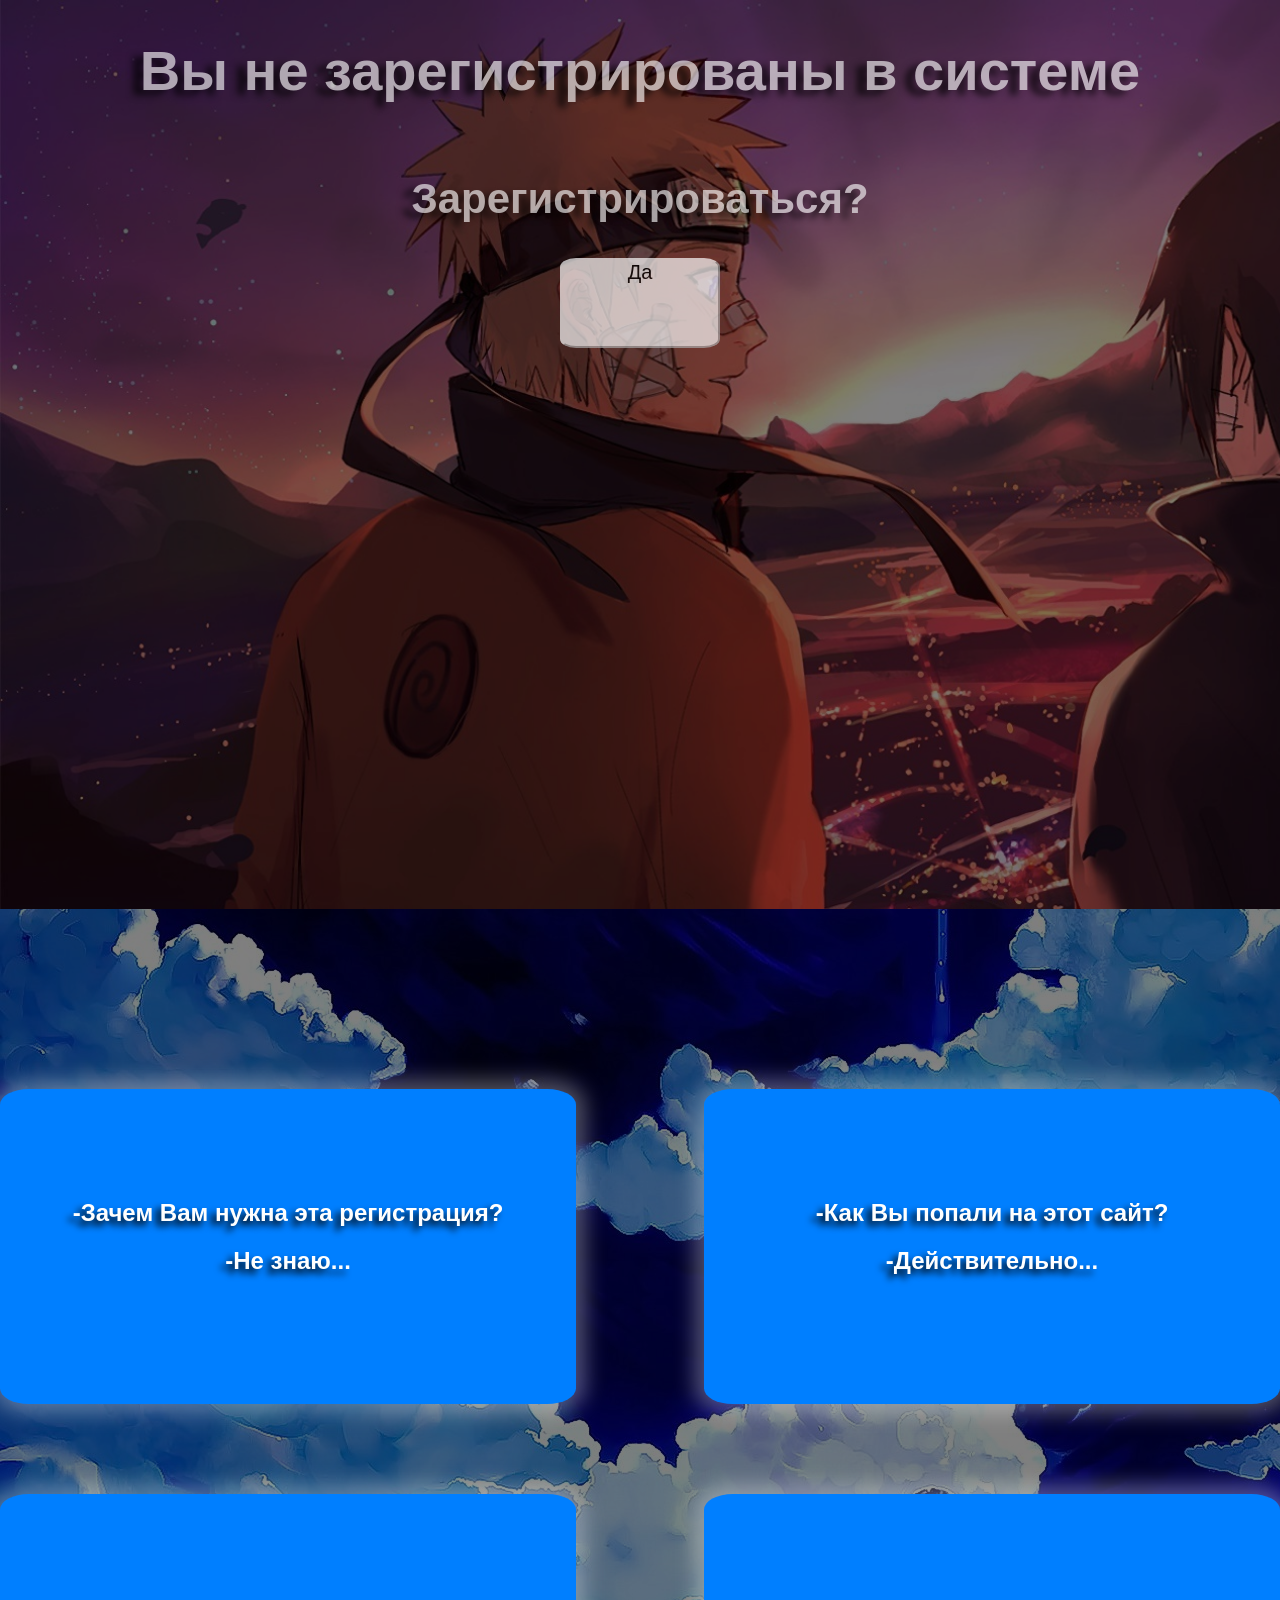
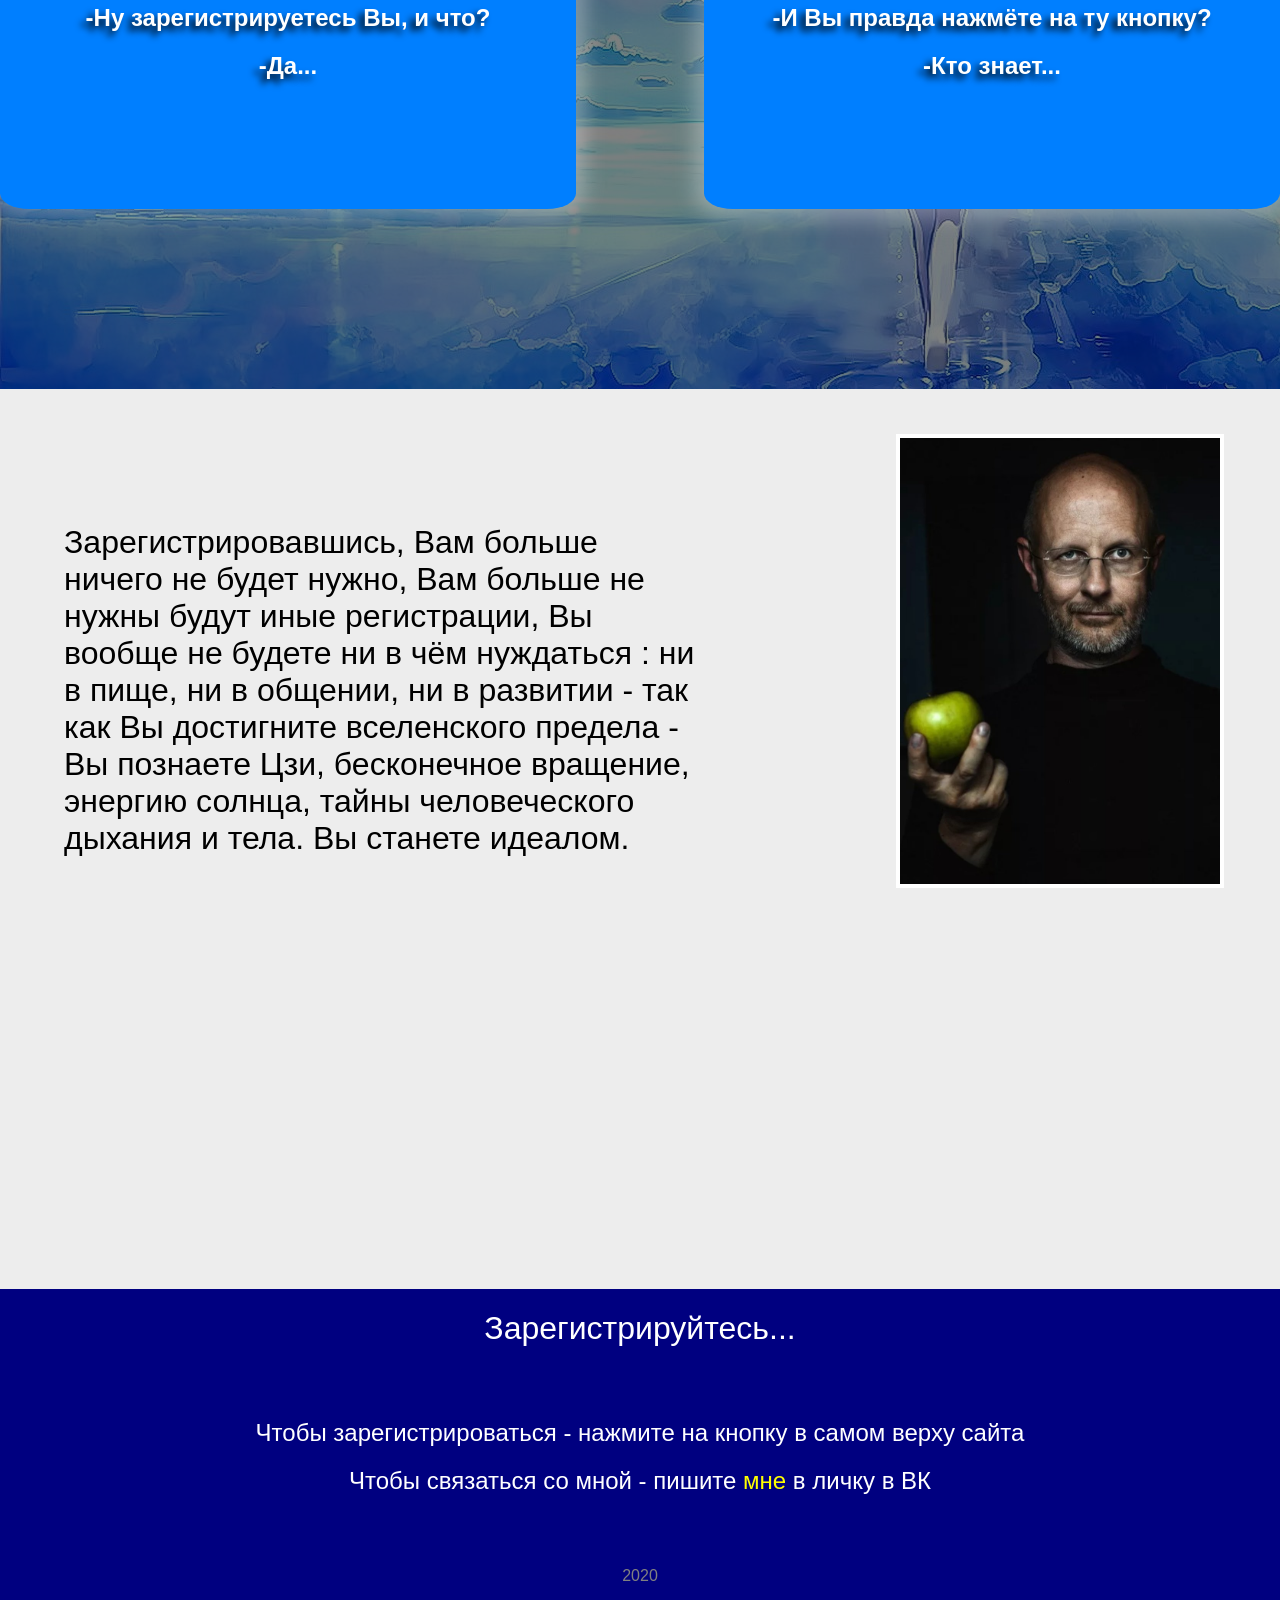
==== reg/index.html @ 2e1b5f24 "Registration" ====
<!DOCTYPE html>
<html lang="en">
<head>
	<meta charset="UTF-8">
	<title>Registration</title>
	<link rel="shortcut icon" href="ico.png" type="image/png">
	<link rel="stylesheet" href="style.css">
	<script src="jquery-3.4.1.min.js"></script>
	<script src="script.js"></script>
</head>
<body>

	<header class= "head">
	<div class="dark">

		<div class="one">
			<h1 class="notReg">Вы не зарегистрированы в системе</h1>
			<h2 class="mbreg">Зарегистрироваться?</h2>

		<button class="but" onclick="window.location.href ='2/index.html';">Да</button>
		</div>

	</header>

		<div class="layer"></div>

	<div class="panel">
		<div class="darkt">
		<div class="two">
		<section>
			
			<h1>-Зачем Вам нужна эта регистрация?</h1>
			<h2>-Не знаю...</h2>
			
		</section>
		<section>
			
			<h1>-Ну зарегистрируетесь Вы, и что?</h1>
			<h2>-Да...</h2>
			
		</section>
		</div>
		<div class="two three">
		<section>
			
			<h1>-Как Вы попали на этот сайт?</h1>
			<h2>-Действительно...</h2>
			
		</section>
		<section>
			
			<h1>-И Вы правда нажмёте на ту кнопку?</h1>
			<h2>-Кто знает...</h2>
			
		</section>
		</div>
	</div>
	</div>

	<div class="stiv">
		<div class="tx">
			Зарегистрировавшись, Вам больше ничего не будет нужно, Вам больше не нужны будут иные регистрации, Вы вообще не будете ни в чём нуждаться : ни в пище, ни в общении, ни в развитии - так как Вы достигните вселенского предела - Вы познаете Цзи, бесконечное вращение, энергию солнца, тайны человеческого дыхания и тела. Вы станете идеалом.
		</div>
		<img class="jops" src="stivhuis.jpg" alt="Стив Жопс">
	</div>

	<div class="footer">
		<h1 class="toptx">Зарегистрируйтесь...</h1>
		<h2 class="info">Чтобы зарегистрироваться - нажмите на кнопку в самом верху сайта</h2>
		<h2 class="vk">Чтобы связаться со мной - пишите <a href="https://vk.com/izura1319" target="_blank">мне</a> в личку в ВК</h2>
		<h4>2020</h4>
	</div>

	</div>
</body>
</html>
---- reg/style.css ----
body{
	margin:0;

	text-shadow: -10px 5px 7px black;
	font-family: "Arial", sans-serif;
}
.head{
	background: url(bcg.jpg) no-repeat;
	background-size: cover;
}
.dark{
	background-color: rgba(0,0,0,0.5);

	width: auto;
	height: 101vh;

}
.darkt{
	background-color: rgba(0,0,0,0.5);

	width: 100%;
	height: 120vh;

	display: flex;
	justify-content: space-between;
}

.one{
	font-size: 28px;

	color: rgba(255,255,255,0.9);

	display: flex;

	flex-direction: column;

	opacity: 0;
}

.notReg, .mbreg, .but{
	display: flex;
	justify-content: center;
}

.but{
	font-size: 20px;

	width: 160px;
	height: 90px;
	
	margin: auto;

	background-color: #fff;
	border-color: #fff;

	border-radius: 10%;

	transition: all .6s ease;
}
.but:hover{
	border-radius: 50%;

	font-size: 40px;
}

.layer{
	background: url(eyes.jpg) no-repeat;
	background-size: cover;

	width: 100%;
	height: 80%;

	position: absolute;
	top: 75vh;

	z-index: -10;
}

section{
	color: white;
	background-color: rgb(0,127,255);

	height: 20vh;

	padding-top: 10vh;
	padding-bottom: 5vh;
	margin-bottom: 10vh;

	border-radius: 5%;

	transition: all .3s ease;

	box-shadow: 0 0 20px 10px rgba(255,255,255,0.3)
}
.two > section:nth-child(1):hover{
	transform: translate(40px, -40px);
	
	box-shadow: -40px 40px 8px 1px rgba(0,0,0,0.6);

	border-radius: 0;
}
.two > section:nth-child(2):hover{
	transform: translate(40px, -40px);

	box-shadow: -40px 40px 8px 1px rgba(0,0,0,0.6);

	border-radius: 0;
}
.three > section:nth-child(1):hover{
	transform: translate(-40px, -40px);

	box-shadow: 40px 40px 8px 1px rgba(0,0,0,0.6);

	border-radius: 0;
}
.three > section:nth-child(2):hover{
	transform: translate(-40px, -40px);

	box-shadow: 40px 40px 8px 1px rgba(0,0,0,0.6);

	border-radius: 0;
}
.panel{
	background: url(lam.jpg);

	background-size: cover;

	text-align: center;
	vertical-align: center;
	text-shadow: -5px 5px 7px black;

	height: 120vh;

	display: flex;
	justify-content: space-between;

	z-index: 1;
}
.two{
	width: 45vw;

	margin-top: 20vh;

	flex-direction: column;
}

.stiv{
	background-color: rgba(0,0,0,0.07);

	height: 100vh;
}

.jops{
	width: 25%;

	position: relative;
	top: -15vh;
	left: 70vw;

	border: 4px solid white;

	transition: all .6s ease;
}
.jops:hover{
	border: 4px solid red;
}
.tx{
	position: relative;
	top: 15vh;
	left: 5vw;

	text-shadow: none;
	font-size: 32px;

	width: 50vw;
	max-height: 20vh;

	transition: all .6s ease;

}
.tx:hover{
	color: crimson;
}
@media (min-width: 600px) and (max-width: 900px) {
	section > h1{
		font-size: 20px;
	}
	section > h2{
		font-size: 20px;
	}
	.tx{
		font-size: 26px;
	}
	.toptx{
		font-size: 28px;
	}
	.info, .vk{
		font-size: 20px;
	}
}
@media (min-width: 485px) and (max-width: 600px) {
	section > h1{
		font-size: 18px;
	}
	section > h2{
		font-size: 18px;
	}
	.tx{
		font-size: 23px;
	}
	.toptx{
		font-size: 23px;
	}
	.info, .vk{
		font-size: 16px;
	}
}
@media (min-width: 430px) and (max-width: 485px) {
	section > h1{
		font-size: 16px;
	}
	section > h2{
		font-size: 16px;
	}
	.tx{
		font-size: 22px;
	}
	.toptx{
		font-size: 22px;
	}
	.info, .vk{
		font-size: 15px;
	}
}
@media (min-width: 300px) and (max-width: 430px) {
	section > h1{
		font-size: 14px;
	}
	section > h2{
		font-size: 14px;
	}
	.tx{
		font-size: 18px;
	}
	.toptx{
		font-size: 18px;
	}
	.info, .vk{
		font-size: 12px;
	}
}
@media (min-width: 0px) and (max-width: 300px) {
	section > h1{
		font-size: 12px;
	}
	section > h2{
		font-size: 12px;
	}
	.tx{
		font-size: 14px;
	}
	.toptx{
		font-size: 14px;
	}
	.info, .vk{
		font-size: 8px;
	}
}
.footer{
	height: 40vh;

	padding-top: 5vh;

	background-color: rgb(0,0,128);
}
.toptx, .info, .vk, h4{
	font-family: "OpenSans-Bold",sans-serif;
	font-weight: lighter;

	color: white;

	text-align: center;
	text-shadow: none;

	position: relative;
	top: -5vh;

	transition: all .6s ease;
}
.info:hover, .vk:hover{
	color: black;
	background-color: white;
}
.vk:hover a{
	color: crimson;
}
.toptx{
	margin-bottom: 8vh;
}
.toptx:hover{
	color: black;
	background-color: white;

	width: 50vw;
	padding: 0.5vw;

	margin: auto;
	margin-top: 3vh;
}
h4{
	color: gray;

	margin-top: 8vh;
}

a{
	font-size: 24px;

	color: yellow;

	text-decoration: none;
}
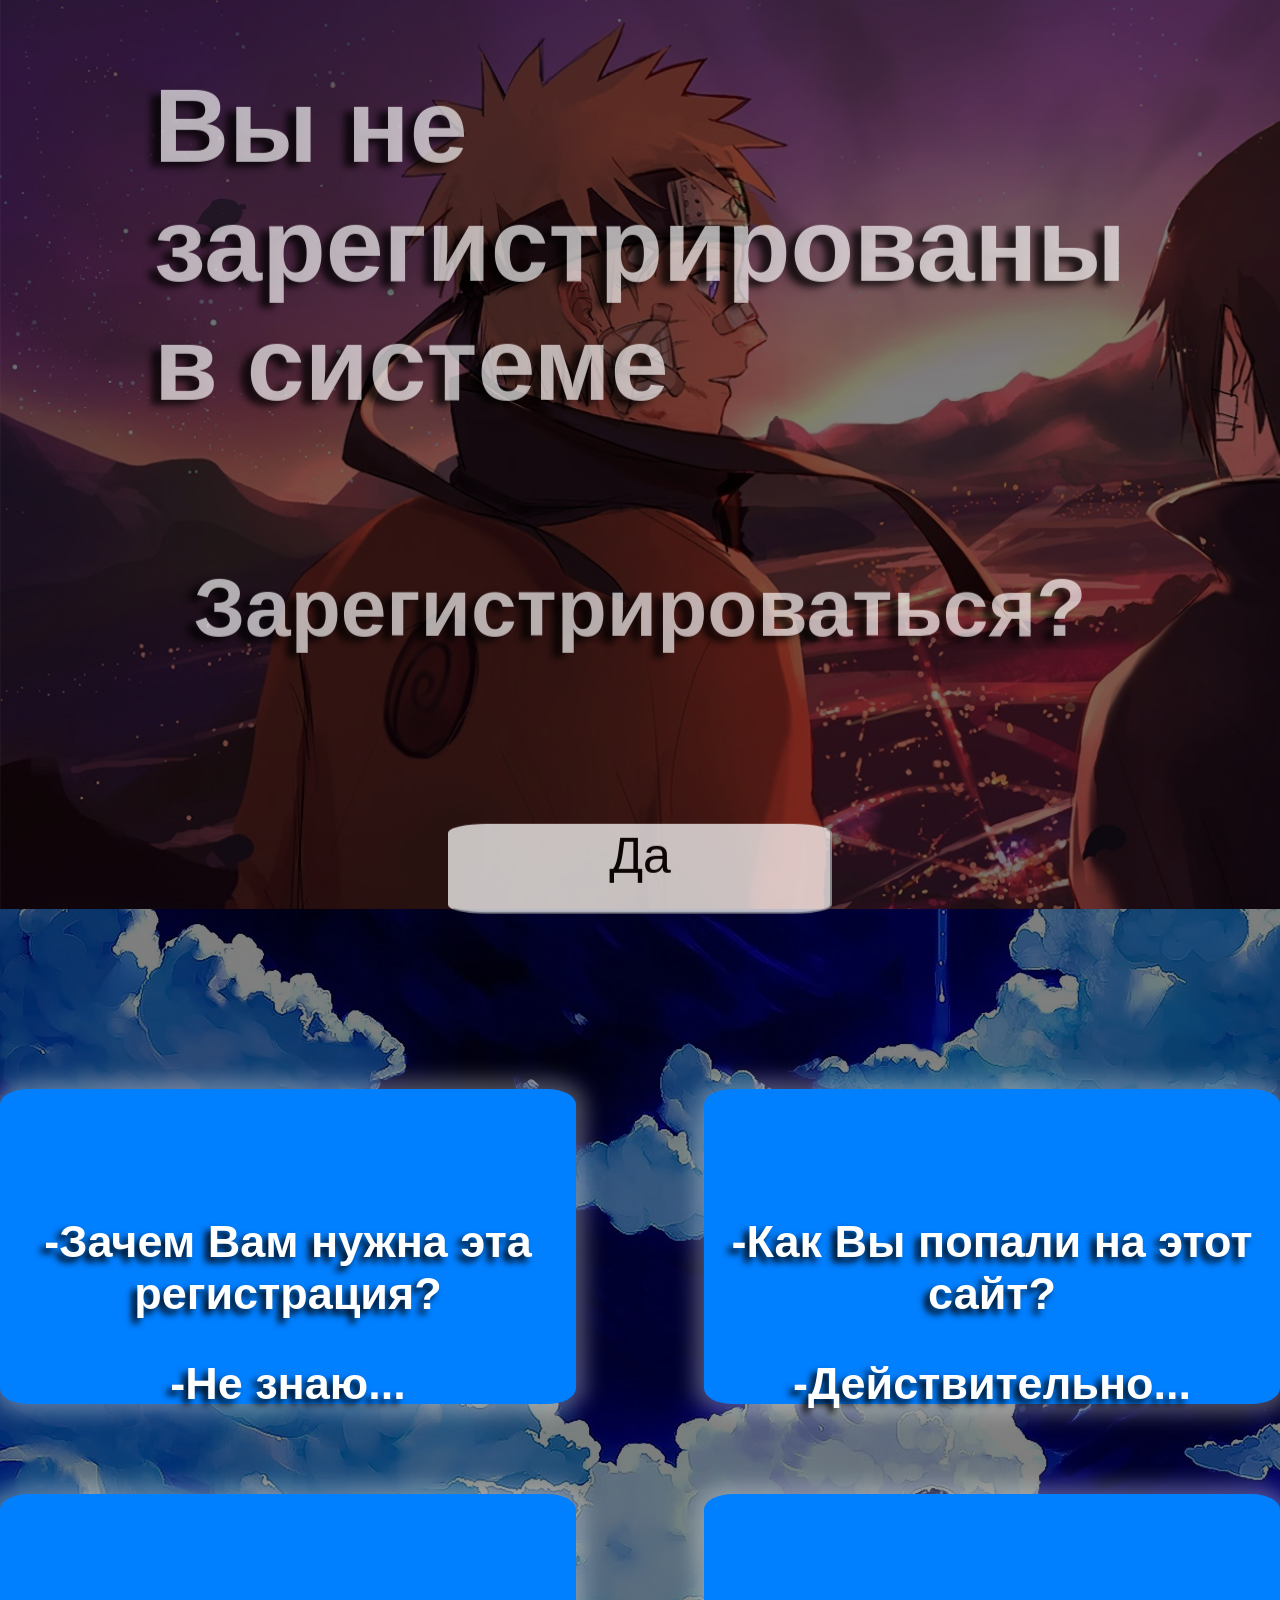
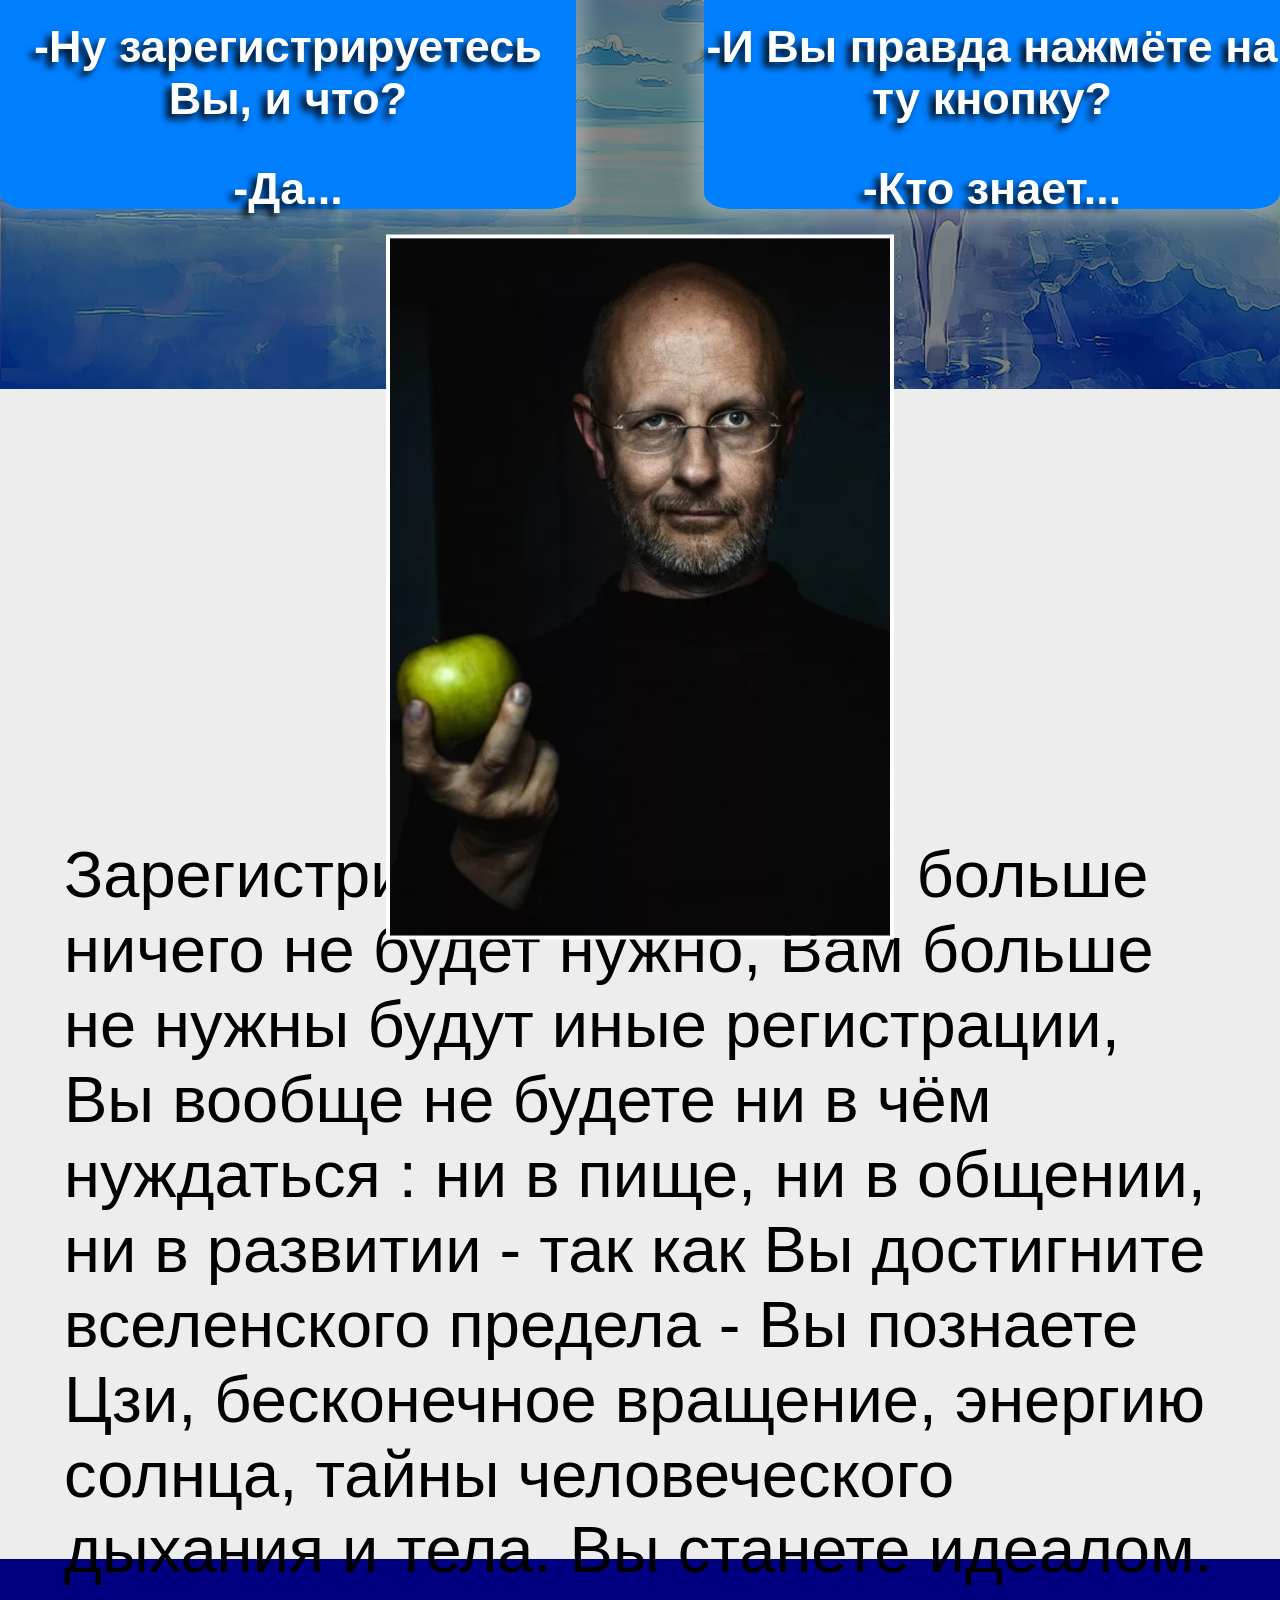
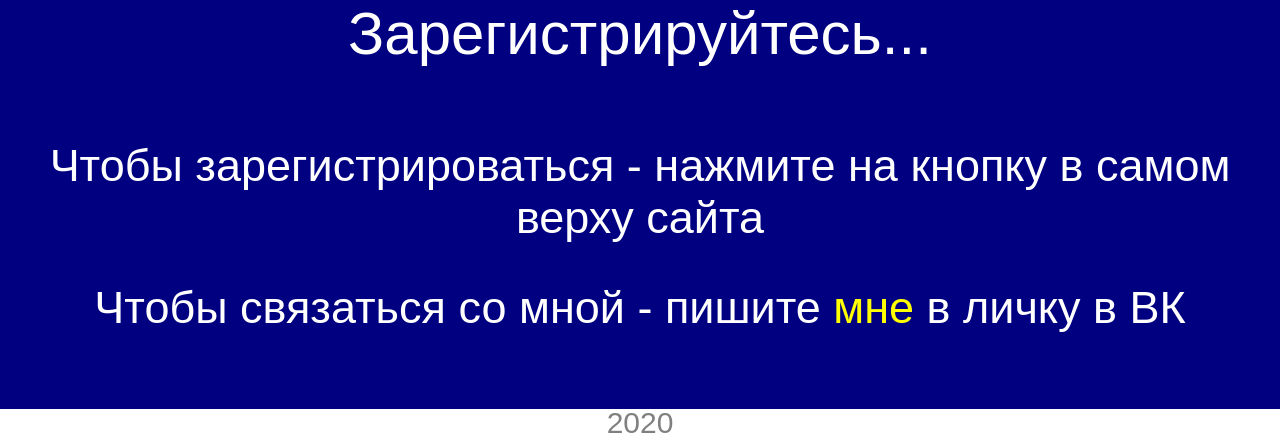
==== commit 30ce7029: "страницу 1 можно считать готовой" ====
--- a/reg/index.html
+++ b/reg/index.html
@@ -1,6 +1,7 @@
 <!DOCTYPE html>
 <html lang="en">
 <head>
+	
 	<meta charset="UTF-8">
 	<title>Registration</title>
 	<link rel="shortcut icon" href="ico.png" type="image/png">
--- a/reg/style.css
+++ b/reg/style.css
@@ -35,6 +35,20 @@
 	flex-direction: column;
 
 	opacity: 0;
+}
+@media screen and (max-width: 1280px) {
+	.one{
+		font-size: 52px;
+
+		position: absolute;
+		top: 40%;
+		left: 50%;
+
+		transform: translate(-50%,-50%);
+	}
+	.mbreg{
+		font-size: 82px;
+	}
 }
 
 .notReg, .mbreg, .but{
@@ -62,6 +76,23 @@
 
 	font-size: 40px;
 }
+@media screen and (max-width: 1280px){
+	.but{
+		font-size: 50px;
+
+		width: 30vw;
+		height: 10vh;
+
+		position: absolute;
+		top: 120%;
+		left: 50%;
+
+		transform: translate(-50%,-50%);
+	}
+	.but:hover{
+		font-size: 100px;
+	}
+}
 
 .layer{
 	background: url(eyes.jpg) no-repeat;
@@ -92,6 +123,12 @@
 
 	box-shadow: 0 0 20px 10px rgba(255,255,255,0.3)
 }
+@media screen and (max-width: 1280px){
+	section{
+		font-size: 30px;
+	}
+}
+
 .two > section:nth-child(1):hover{
 	transform: translate(40px, -40px);
 	
@@ -149,7 +186,11 @@
 
 	height: 100vh;
 }
-
+@media screen and (max-width: 1280px){
+	.stiv{
+		height: 130vh;
+	}
+}
 .jops{
 	width: 25%;
 
@@ -163,6 +204,17 @@
 }
 .jops:hover{
 	border: 4px solid red;
+}
+@media screen and (max-width: 1280px){
+	.jops{
+		width: 500px;
+
+		position: absolute;
+		top: 243%;
+		left: 50%;
+
+		transform: translate(-50%,-50%);
+	}
 }
 .tx{
 	position: relative;
@@ -181,6 +233,18 @@
 .tx:hover{
 	color: crimson;
 }
+@media screen and (max-width: 1280px){
+	.tx{
+		width: 90vw;
+		font-size: 65px;
+
+		position: relative;
+		top: 46%;
+		left: 50%;
+
+		transform: translate(-50%,-50%);
+	}
+}
 @media (min-width: 600px) and (max-width: 900px) {
 	section > h1{
 		font-size: 20px;
@@ -266,8 +330,10 @@
 		font-size: 8px;
 	}
 }
+
+
 .footer{
-	height: 40vh;
+	height: 45vh;
 
 	padding-top: 5vh;
 
@@ -287,6 +353,23 @@
 
 	transition: all .6s ease;
 }
+@media screen and (max-width: 1280px){
+	.toptx{
+		font-size: 60px;
+	}
+	.info{
+		font-size: 45px;
+	}
+	.vk{
+		font-size: 45px;
+	}
+	h4{
+		font-size: 30px;
+	}
+	.toptx,.info,.vk,h4{
+		font-weight: lighter;
+	}
+}
 .info:hover, .vk:hover{
 	color: black;
 	background-color: white;
@@ -307,6 +390,11 @@
 	margin: auto;
 	margin-top: 3vh;
 }
+@media screen and (max-width: 1280px){
+	.toptx:hover{
+		width: 75vw;
+	}
+}
 h4{
 	color: gray;
 
@@ -319,4 +407,9 @@
 	color: yellow;
 
 	text-decoration: none;
+}
+@media screen and (max-width: 1280px){
+	a{
+		font-size: 45px;
+	}
 }
